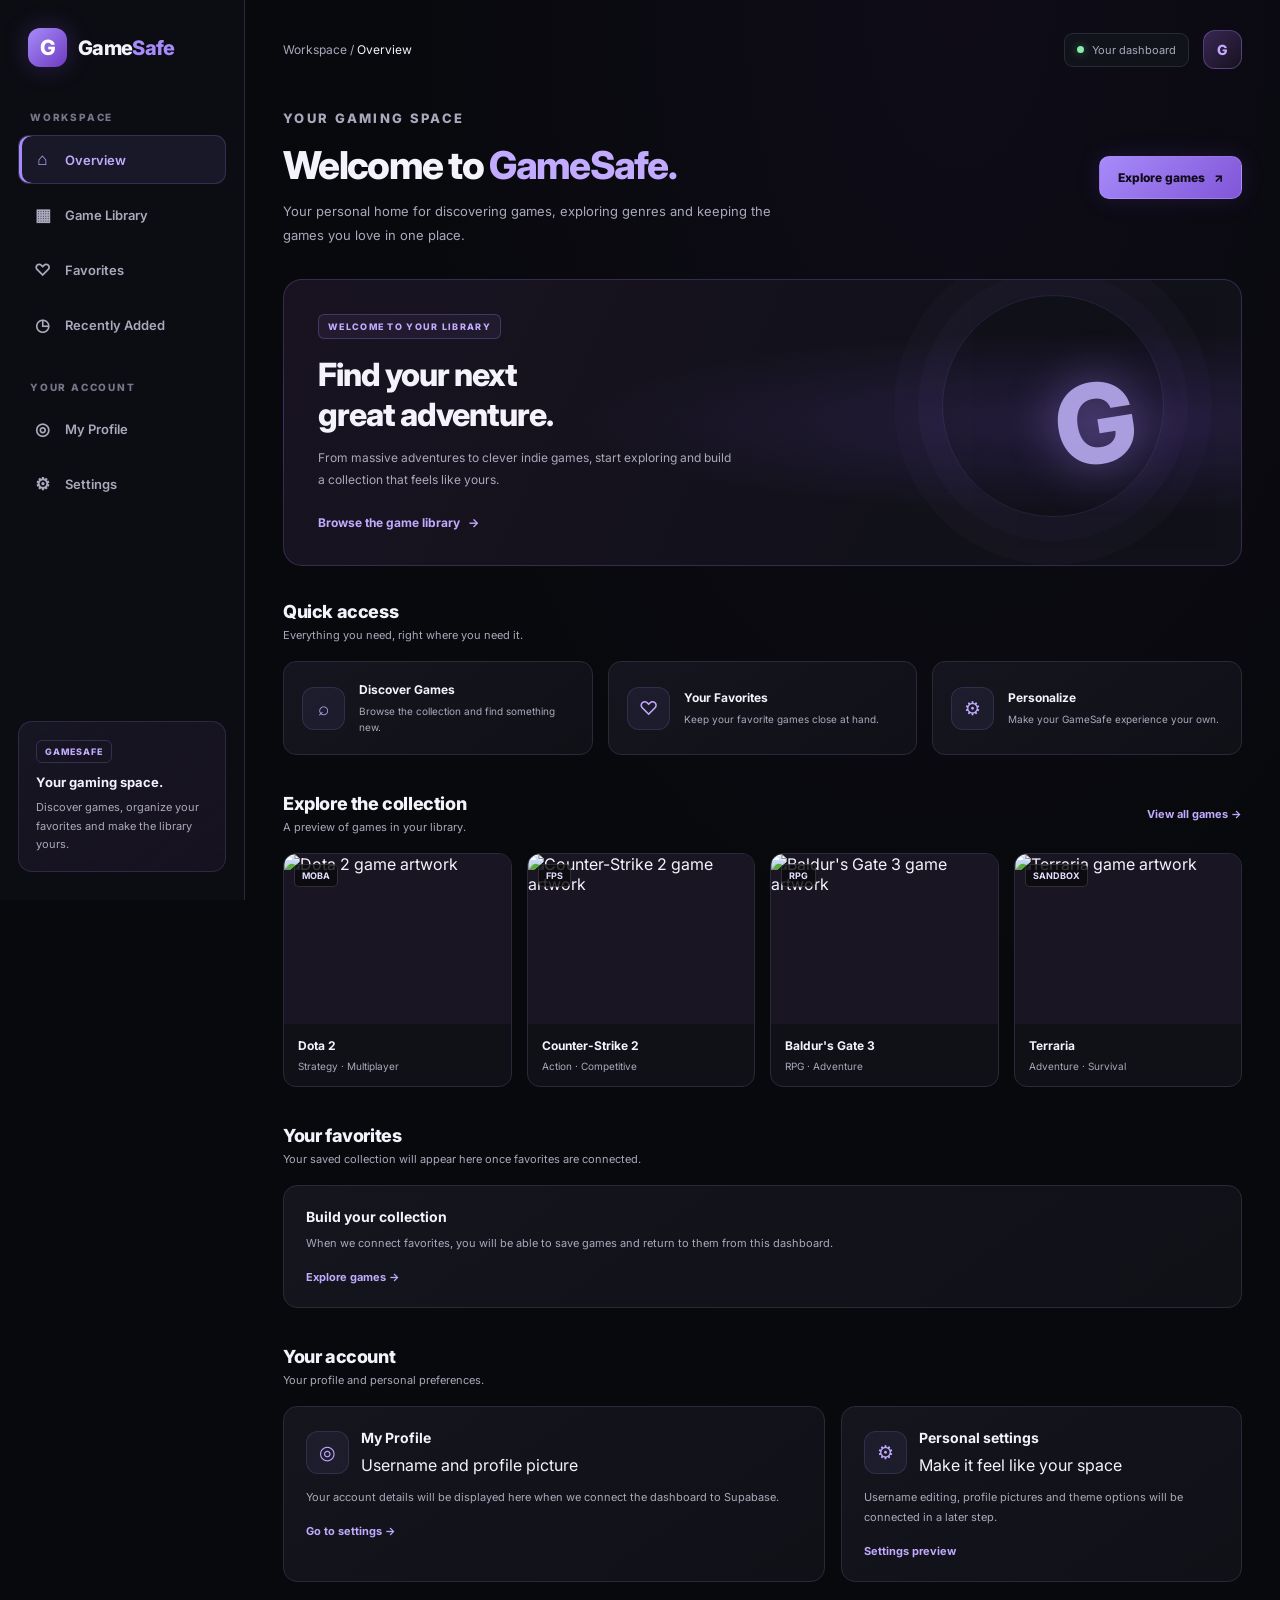
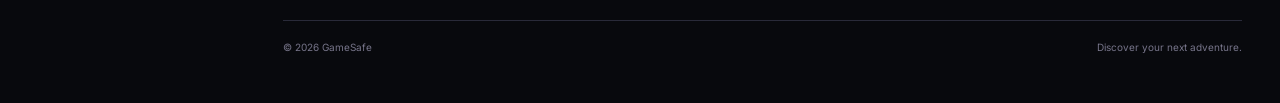
==== dashboard.html @ aa9a1617 "Create dashboard.html" ====
<!DOCTYPE html>
<html lang="en">
<head>
    <meta charset="UTF-8">
    <meta name="viewport" content="width=device-width, initial-scale=1.0">
    <meta name="theme-color" content="#08090d">

    <title>Dashboard | GameSafe</title>
    <link rel="icon" type="image/svg+xml" href="favicon.svg">

    <link rel="preconnect" href="https://fonts.googleapis.com">
    <link rel="preconnect" href="https://fonts.gstatic.com" crossorigin>
    <link href="https://fonts.googleapis.com/css2?family=Inter:wght@400;500;600;700;800&display=swap" rel="stylesheet">

    <style>
        :root {
            --bg: #08090d;
            --surface: #101117;
            --surface-light: #171823;
            --border: #292a39;
            --text: #f4f3fb;
            --muted: #aaa8bc;
            --purple: #a78bfa;
            --purple-light: #c2aaff;
            --purple-dark: #7651c9;
            --sidebar-width: 245px;
        }

        * {
            box-sizing: border-box;
            margin: 0;
            padding: 0;
        }

        body {
            min-height: 100vh;
            background:
                radial-gradient(ellipse at 75% 0%, #39205b24, transparent 40%),
                var(--bg);
            color: var(--text);
            font-family: "Inter", sans-serif;
        }

        a {
            color: inherit;
            text-decoration: none;
        }

        button {
            font: inherit;
        }

        .app {
            min-height: 100vh;
        }

        /* Sidebar */

        .sidebar {
            position: fixed;
            inset: 0 auto 0 0;
            width: var(--sidebar-width);
            display: flex;
            flex-direction: column;
            padding: 28px 18px;
            background: #0c0d13;
            border-right: 1px solid var(--border);
            z-index: 10;
        }

        .brand {
            display: flex;
            align-items: center;
            gap: 11px;
            padding: 0 10px;
            margin-bottom: 44px;
        }

        .brand-icon {
            display: grid;
            place-items: center;
            width: 39px;
            height: 39px;
            border-radius: 12px;
            background: linear-gradient(135deg, #a78bfa, #6d3bc0);
            color: white;
            font-size: 21px;
            font-weight: 800;
            box-shadow: 0 0 24px #8b5cf640;
        }

        .brand-name {
            font-size: 20px;
            font-weight: 800;
            letter-spacing: -0.7px;
        }

        .brand-name span {
            color: var(--purple);
        }

        .nav-label {
            padding: 0 12px;
            margin-bottom: 12px;
            color: #77758a;
            font-size: 10px;
            font-weight: 800;
            letter-spacing: 1.8px;
            text-transform: uppercase;
        }

        .nav-list {
            display: grid;
            gap: 7px;
        }

        .nav-item {
            display: flex;
            align-items: center;
            gap: 13px;
            padding: 13px 14px;
            color: var(--muted);
            border: 1px solid transparent;
            border-radius: 11px;
            font-size: 13px;
            font-weight: 600;
            transition: 0.2s ease;
        }

        .nav-item:hover {
            background: var(--surface-light);
            color: var(--text);
        }

        .nav-item.active {
            background: #a78bfa17;
            border-color: #a78bfa32;
            color: var(--purple-light);
            box-shadow: inset 3px 0 var(--purple);
        }

        .nav-icon {
            width: 19px;
            text-align: center;
            font-size: 17px;
        }

        .sidebar-bottom {
            margin-top: auto;
        }

        .free-card {
            padding: 17px;
            border: 1px solid #a78bfa2a;
            border-radius: 14px;
            background: linear-gradient(145deg, #a78bfa12, #17121f);
        }

        .free-card h3 {
            margin-bottom: 8px;
            font-size: 13px;
        }

        .free-card p {
            color: var(--muted);
            font-size: 11px;
            line-height: 1.7;
        }

        .free-tag {
            display: inline-block;
            margin-bottom: 11px;
            padding: 5px 8px;
            border: 1px solid #a78bfa38;
            border-radius: 6px;
            color: var(--purple-light);
            font-size: 9px;
            font-weight: 800;
            letter-spacing: 1px;
        }

        /* Main area */

        .main {
            min-width: 0;
            margin-left: var(--sidebar-width);
            padding: 30px 38px 50px;
        }

        .topbar {
            display: flex;
            justify-content: space-between;
            align-items: center;
            gap: 18px;
            margin-bottom: 38px;
        }

        .breadcrumb {
            color: var(--muted);
            font-size: 12px;
        }

        .breadcrumb span {
            color: var(--text);
        }

        .topbar-right {
            display: flex;
            align-items: center;
            gap: 14px;
        }

        .status {
            display: flex;
            align-items: center;
            gap: 8px;
            padding: 9px 12px;
            background: #11131a;
            border: 1px solid var(--border);
            border-radius: 9px;
            color: var(--muted);
            font-size: 11px;
        }

        .status-dot {
            width: 7px;
            height: 7px;
            border-radius: 50%;
            background: #86efac;
            box-shadow: 0 0 10px #86efac70;
        }

        .avatar {
            display: grid;
            place-items: center;
            width: 39px;
            height: 39px;
            border: 1px solid #a78bfa55;
            border-radius: 12px;
            background: linear-gradient(135deg, #382653, #17121f);
            color: var(--purple-light);
            font-size: 14px;
            font-weight: 800;
        }

        /* Welcome */

        .welcome {
            display: flex;
            justify-content: space-between;
            align-items: center;
            gap: 25px;
            margin-bottom: 32px;
        }

        .eyebrow {
            margin-bottom: 12px;
            color: var(--purple);
            font-size: 10px;
            font-weight: 800;
            letter-spacing: 2.3px;
            text-transform: uppercase;
        }

        .welcome h1 {
            margin-bottom: 12px;
            font-size: clamp(28px, 3vw, 39px);
            font-weight: 800;
            letter-spacing: -1.7px;
            line-height: 1.2;
        }

        .welcome h1 span {
            color: var(--purple-light);
        }

        .welcome p {
            max-width: 490px;
            color: var(--muted);
            font-size: 13px;
            line-height: 1.8;
        }

        .primary-btn {
            display: inline-flex;
            align-items: center;
            justify-content: center;
            gap: 9px;
            flex-shrink: 0;
            padding: 13px 18px;
            border: 1px solid #b9a1ff55;
            border-radius: 10px;
            background: linear-gradient(135deg, #a78bfa, #8055d7);
            color: #100b1a;
            font-size: 12px;
            font-weight: 800;
            box-shadow: 0 0 25px #8b5cf624;
            transition: 0.2s ease;
        }

        .primary-btn:hover {
            transform: translateY(-2px);
            box-shadow: 0 0 32px #8b5cf64d;
        }

        /* Feature banner */

        .hero {
            position: relative;
            min-height: 255px;
            display: flex;
            align-items: center;
            overflow: hidden;
            margin-bottom: 35px;
            padding: 34px;
            border: 1px solid #a78bfa38;
            border-radius: 19px;
            background:
                radial-gradient(ellipse at 85% 50%, #8b5cf62a, transparent 45%),
                linear-gradient(115deg, #191321, #11111a 70%);
        }

        .hero::before {
            content: "";
            position: absolute;
            width: 220px;
            height: 220px;
            right: 8%;
            top: 15px;
            border: 1px solid #a78bfa22;
            border-radius: 50%;
            box-shadow:
                0 0 0 24px #a78bfa08,
                0 0 0 48px #a78bfa06;
        }

        .hero-content {
            position: relative;
            z-index: 1;
            max-width: 510px;
        }

        .hero-kicker {
            display: inline-block;
            margin-bottom: 16px;
            padding: 6px 9px;
            border: 1px solid #a78bfa40;
            border-radius: 6px;
            background: #a78bfa12;
            color: var(--purple-light);
            font-size: 9px;
            font-weight: 800;
            letter-spacing: 1.3px;
        }

        .hero h2 {
            margin-bottom: 12px;
            font-size: clamp(23px, 2.6vw, 32px);
            font-weight: 800;
            letter-spacing: -1px;
            line-height: 1.25;
        }

        .hero p {
            max-width: 420px;
            margin-bottom: 21px;
            color: var(--muted);
            font-size: 12px;
            line-height: 1.8;
        }

        .text-link {
            display: inline-flex;
            align-items: center;
            gap: 8px;
            color: var(--purple-light);
            font-size: 12px;
            font-weight: 700;
        }

        .text-link:hover {
            color: white;
        }

        .hero-symbol {
            position: absolute;
            right: 11%;
            top: 50%;
            transform: translateY(-50%) rotate(-9deg);
            color: #c4b5fd;
            font-size: 110px;
            font-weight: 800;
            opacity: 0.85;
            text-shadow: 0 0 45px #a78bfa90;
        }

        /* Section headings */

        .section {
            margin-bottom: 38px;
            scroll-margin-top: 25px;
        }

        .section-heading {
            display: flex;
            justify-content: space-between;
            align-items: center;
            gap: 14px;
            margin-bottom: 19px;
        }

        .section-heading h2 {
            margin-bottom: 6px;
            font-size: 18px;
            font-weight: 800;
            letter-spacing: -0.4px;
        }

        .section-heading p {
            color: var(--muted);
            font-size: 11px;
        }

        .subtle-link {
            color: var(--purple-light);
            font-size: 11px;
            font-weight: 700;
        }

        /* Quick access */

        .quick-grid {
            display: grid;
            grid-template-columns: repeat(3, minmax(0, 1fr));
            gap: 15px;
        }

        .quick-card {
            display: flex;
            align-items: center;
            gap: 14px;
            min-height: 94px;
            padding: 18px;
            border: 1px solid var(--border);
            border-radius: 13px;
            background: linear-gradient(145deg, #14151e, #101117);
            transition: 0.2s ease;
        }

        .quick-card:hover {
            transform: translateY(-3px);
            border-color: #a78bfa65;
            box-shadow: 0 8px 28px #8b5cf610;
        }

        .quick-icon {
            display: grid;
            place-items: center;
            width: 43px;
            height: 43px;
            flex-shrink: 0;
            border: 1px solid #a78bfa26;
            border-radius: 12px;
            background: #a78bfa12;
            color: var(--purple-light);
            font-size: 19px;
        }

        .quick-card h3 {
            margin-bottom: 6px;
            font-size: 12px;
        }

        .quick-card p {
            color: var(--muted);
            font-size: 10px;
            line-height: 1.6;
        }

        /* Game cards */

        .games-grid {
            display: grid;
            grid-template-columns: repeat(4, minmax(0, 1fr));
            gap: 15px;
        }

        .game-card {
            min-width: 0;
            overflow: hidden;
            border: 1px solid var(--border);
            border-radius: 13px;
            background: var(--surface);
            transition: 0.2s ease;
        }

        .game-card:hover {
            transform: translateY(-4px);
            border-color: #a78bfa65;
            box-shadow: 0 10px 30px #00000040;
        }

        .game-cover {
            position: relative;
            aspect-ratio: 4 / 3;
            overflow: hidden;
            background: #191522;
        }

        .game-cover img {
            width: 100%;
            height: 100%;
            display: block;
            object-fit: cover;
            transition: transform 0.35s ease;
        }

        .game-card:hover .game-cover img {
            transform: scale(1.05);
        }

        .game-type {
            position: absolute;
            left: 10px;
            top: 10px;
            padding: 5px 7px;
            border: 1px solid #ffffff25;
            border-radius: 5px;
            background: #09090dcc;
            color: #e6ddff;
            font-size: 9px;
            font-weight: 700;
        }

        .game-info {
            padding: 14px;
        }

        .game-info h3 {
            overflow: hidden;
            margin-bottom: 7px;
            font-size: 12px;
            font-weight: 700;
            text-overflow: ellipsis;
            white-space: nowrap;
        }

        .game-info p {
            color: var(--muted);
            font-size: 10px;
        }

        /* Bottom panels */

        .bottom-grid {
            display: grid;
            grid-template-columns: 1.15fr 0.85fr;
            gap: 16px;
        }

        .panel {
            padding: 22px;
            border: 1px solid var(--border);
            border-radius: 14px;
            background: linear-gradient(145deg, #14151d, #101117);
        }

        .panel h3 {
            margin-bottom: 9px;
            font-size: 14px;
        }

        .panel > p {
            color: var(--muted);
            font-size: 11px;
            line-height: 1.8;
        }

        .panel-link {
            display: inline-block;
            margin-top: 16px;
            color: var(--purple-light);
            font-size: 11px;
            font-weight: 700;
        }

        .safety-mark {
            display: flex;
            align-items: center;
            gap: 12px;
            margin-bottom: 13px;
        }

        .safety-icon {
            display: grid;
            place-items: center;
            width: 38px;
            height: 38px;
            border-radius: 11px;
            background: #86efac12;
            color: #86efac;
            font-size: 18px;
        }

        footer {
            display: flex;
            justify-content: space-between;
            gap: 12px;
            margin-top: 38px;
            padding-top: 20px;
            border-top: 1px solid var(--border);
            color: #77758a;
            font-size: 10px;
        }

        /* Responsive layout */

        @media (max-width: 1100px) {
            :root {
                --sidebar-width: 210px;
            }

            .main {
                padding: 26px 25px 40px;
            }

            .games-grid {
                grid-template-columns: repeat(2, minmax(0, 1fr));
            }

            .hero-symbol {
                right: 7%;
                font-size: 85px;
            }
        }

        @media (max-width: 760px) {
            :root {
                --sidebar-width: 0px;
            }

            .sidebar {
                position: static;
                width: 100%;
                padding: 16px;
                border-right: 0;
                border-bottom: 1px solid var(--border);
            }

            .brand {
                margin-bottom: 17px;
            }

            .nav-label,
            .sidebar-bottom {
                display: none;
            }

            .nav-list {
                display: flex;
                gap: 7px;
                overflow-x: auto;
                padding-bottom: 3px;
            }

            .nav-item {
                flex-shrink: 0;
                padding: 10px 12px;
                font-size: 11px;
            }

            .main {
                margin-left: 0;
                padding: 24px 17px 35px;
            }

            .topbar {
                margin-bottom: 27px;
            }

            .welcome {
                align-items: flex-start;
                flex-direction: column;
            }

            .hero {
                min-height: 245px;
                padding: 24px;
            }

            .hero-symbol {
                right: 5%;
                top: 18%;
                font-size: 65px;
                opacity: 0.22;
            }

            .quick-grid {
                grid-template-columns: 1fr;
            }

            .bottom-grid {
                grid-template-columns: 1fr;
            }

            footer {
                flex-direction: column;
            }
        }

        @media (max-width: 420px) {
            .games-grid {
                grid-template-columns: 1fr;
            }

            .status {
                display: none;
            }

            .section-heading h2 {
                font-size: 16px;
            }
        }
    </style>
</head>

<body>
<div class="app">

    <aside class="sidebar">
        <a class="brand" href="dashboard.html" aria-label="GameSafe dashboard">
            <span class="brand-icon">G</span>
            <span class="brand-name">Game<span>Safe</span></span>
        </a>

        <p class="nav-label">Workspace</p>

        <nav class="nav-list" aria-label="Main navigation">
            <a class="nav-item active" href="#overview">
                <span class="nav-icon">⌂</span> Overview
            </a>

            <a class="nav-item" href="games.html">
                <span class="nav-icon">▦</span> Game Library
            </a>

            <a class="nav-item" href="#favorites">
                <span class="nav-icon">♡</span> Favorites
            </a>

            <a class="nav-item" href="#recent">
                <span class="nav-icon">◷</span> Recently Added
            </a>
        </nav>

        <p class="nav-label" style="margin-top: 32px;">Your Account</p>

        <nav class="nav-list" aria-label="Account navigation">
            <a class="nav-item" href="#profile">
                <span class="nav-icon">◎</span> My Profile
            </a>

            <a class="nav-item" href="#settings">
                <span class="nav-icon">⚙</span> Settings
            </a>
        </nav>

        <div class="sidebar-bottom">
            <div class="free-card">
                <span class="free-tag">GAMESAFE</span>
                <h3>Your gaming space.</h3>
                <p>Discover games, organize your favorites and make the library yours.</p>
            </div>
        </div>
    </aside>

    <main class="main" id="overview">

        <header class="topbar">
            <p class="breadcrumb">Workspace / <span>Overview</span></p>

            <div class="topbar-right">
                <div class="status">
                    <span class="status-dot"></span>
                    Your dashboard
                </div>

                <a class="avatar" href="#profile" aria-label="Open profile">G</a>
            </div>
        </header>

        <section class="welcome">
            <div>
                <p class="eyebrow">YOUR GAMING SPACE</p>
                <h1>Welcome to <span>GameSafe.</span></h1>
                <p>
                    Your personal home for discovering games, exploring genres
                    and keeping the games you love in one place.
                </p>
            </div>

            <a class="primary-btn" href="games.html">
                Explore games <span>↗</span>
            </a>
        </section>

        <section class="hero">
            <div class="hero-content">
                <span class="hero-kicker">WELCOME TO YOUR LIBRARY</span>

                <h2>Find your next<br>great adventure.</h2>

                <p>
                    From massive adventures to clever indie games,
                    start exploring and build a collection that feels like yours.
                </p>

                <a class="text-link" href="games.html">
                    Browse the game library <span>→</span>
                </a>
            </div>

            <div class="hero-symbol" aria-hidden="true">G</div>
        </section>

        <section class="section">
            <div class="section-heading">
                <div>
                    <h2>Quick access</h2>
                    <p>Everything you need, right where you need it.</p>
                </div>
            </div>

            <div class="quick-grid">
                <a class="quick-card" href="games.html">
                    <span class="quick-icon">⌕</span>
                    <div>
                        <h3>Discover Games</h3>
                        <p>Browse the collection and find something new.</p>
                    </div>
                </a>

                <a class="quick-card" href="#favorites">
                    <span class="quick-icon">♡</span>
                    <div>
                        <h3>Your Favorites</h3>
                        <p>Keep your favorite games close at hand.</p>
                    </div>
                </a>

                <a class="quick-card" href="#settings">
                    <span class="quick-icon">⚙</span>
                    <div>
                        <h3>Personalize</h3>
                        <p>Make your GameSafe experience your own.</p>
                    </div>
                </a>
            </div>
        </section>

        <section class="section" id="recent">
            <div class="section-heading">
                <div>
                    <h2>Explore the collection</h2>
                    <p>A preview of games in your library.</p>
                </div>

                <a class="subtle-link" href="games.html">View all games →</a>
            </div>

            <div class="games-grid">
                <a class="game-card" href="games.html">
                    <div class="game-cover">
                        <img
                            src="https://shared.akamai.steamstatic.com/store_item_assets/steam/apps/570/header.jpg"
                            alt="Dota 2 game artwork"
                            loading="lazy">
                        <span class="game-type">MOBA</span>
                    </div>
                    <div class="game-info">
                        <h3>Dota 2</h3>
                        <p>Strategy · Multiplayer</p>
                    </div>
                </a>

                <a class="game-card" href="games.html">
                    <div class="game-cover">
                        <img
                            src="https://shared.akamai.steamstatic.com/store_item_assets/steam/apps/730/header.jpg"
                            alt="Counter-Strike 2 game artwork"
                            loading="lazy">
                        <span class="game-type">FPS</span>
                    </div>
                    <div class="game-info">
                        <h3>Counter-Strike 2</h3>
                        <p>Action · Competitive</p>
                    </div>
                </a>

                <a class="game-card" href="games.html">
                    <div class="game-cover">
                        <img
                            src="https://shared.akamai.steamstatic.com/store_item_assets/steam/apps/1086940/header.jpg"
                            alt="Baldur's Gate 3 game artwork"
                            loading="lazy">
                        <span class="game-type">RPG</span>
                    </div>
                    <div class="game-info">
                        <h3>Baldur's Gate 3</h3>
                        <p>RPG · Adventure</p>
                    </div>
                </a>

                <a class="game-card" href="games.html">
                    <div class="game-cover">
                        <img
                            src="https://shared.akamai.steamstatic.com/store_item_assets/steam/apps/105600/header.jpg"
                            alt="Terraria game artwork"
                            loading="lazy">
                        <span class="game-type">SANDBOX</span>
                    </div>
                    <div class="game-info">
                        <h3>Terraria</h3>
                        <p>Adventure · Survival</p>
                    </div>
                </a>
            </div>
        </section>

        <section class="section" id="favorites">
            <div class="section-heading">
                <div>
                    <h2>Your favorites</h2>
                    <p>Your saved collection will appear here once favorites are connected.</p>
                </div>
            </div>

            <div class="panel">
                <h3>Build your collection</h3>
                <p>
                    When we connect favorites, you will be able to save games
                    and return to them from this dashboard.
                </p>
                <a class="panel-link" href="games.html">Explore games →</a>
            </div>
        </section>

        <section class="section" id="profile">
            <div class="section-heading">
                <div>
                    <h2>Your account</h2>
                    <p>Your profile and personal preferences.</p>
                </div>
            </div>

            <div class="bottom-grid">
                <div class="panel">
                    <div class="safety-mark">
                        <span class="quick-icon">◎</span>
                        <div>
                            <h3>My Profile</h3>
                            <p>Username and profile picture</p>
                        </div>
                    </div>
                    <p>
                        Your account details will be displayed here when we
                        connect the dashboard to Supabase.
                    </p>
                    <a class="panel-link" href="#settings">Go to settings →</a>
                </div>

                <div class="panel" id="settings">
                    <div class="safety-mark">
                        <span class="quick-icon">⚙</span>
                        <div>
                            <h3>Personal settings</h3>
                            <p>Make it feel like your space</p>
                        </div>
                    </div>
                    <p>
                        Username editing, profile pictures and theme options
                        will be connected in a later step.
                    </p>
                    <a class="panel-link" href="#settings">Settings preview</a>
                </div>
            </div>
        </section>

        <footer>
            <span>© 2026 GameSafe</span>
            <span>Discover your next adventure.</span>
        </footer>

    </main>
</div>
</body>
</html>
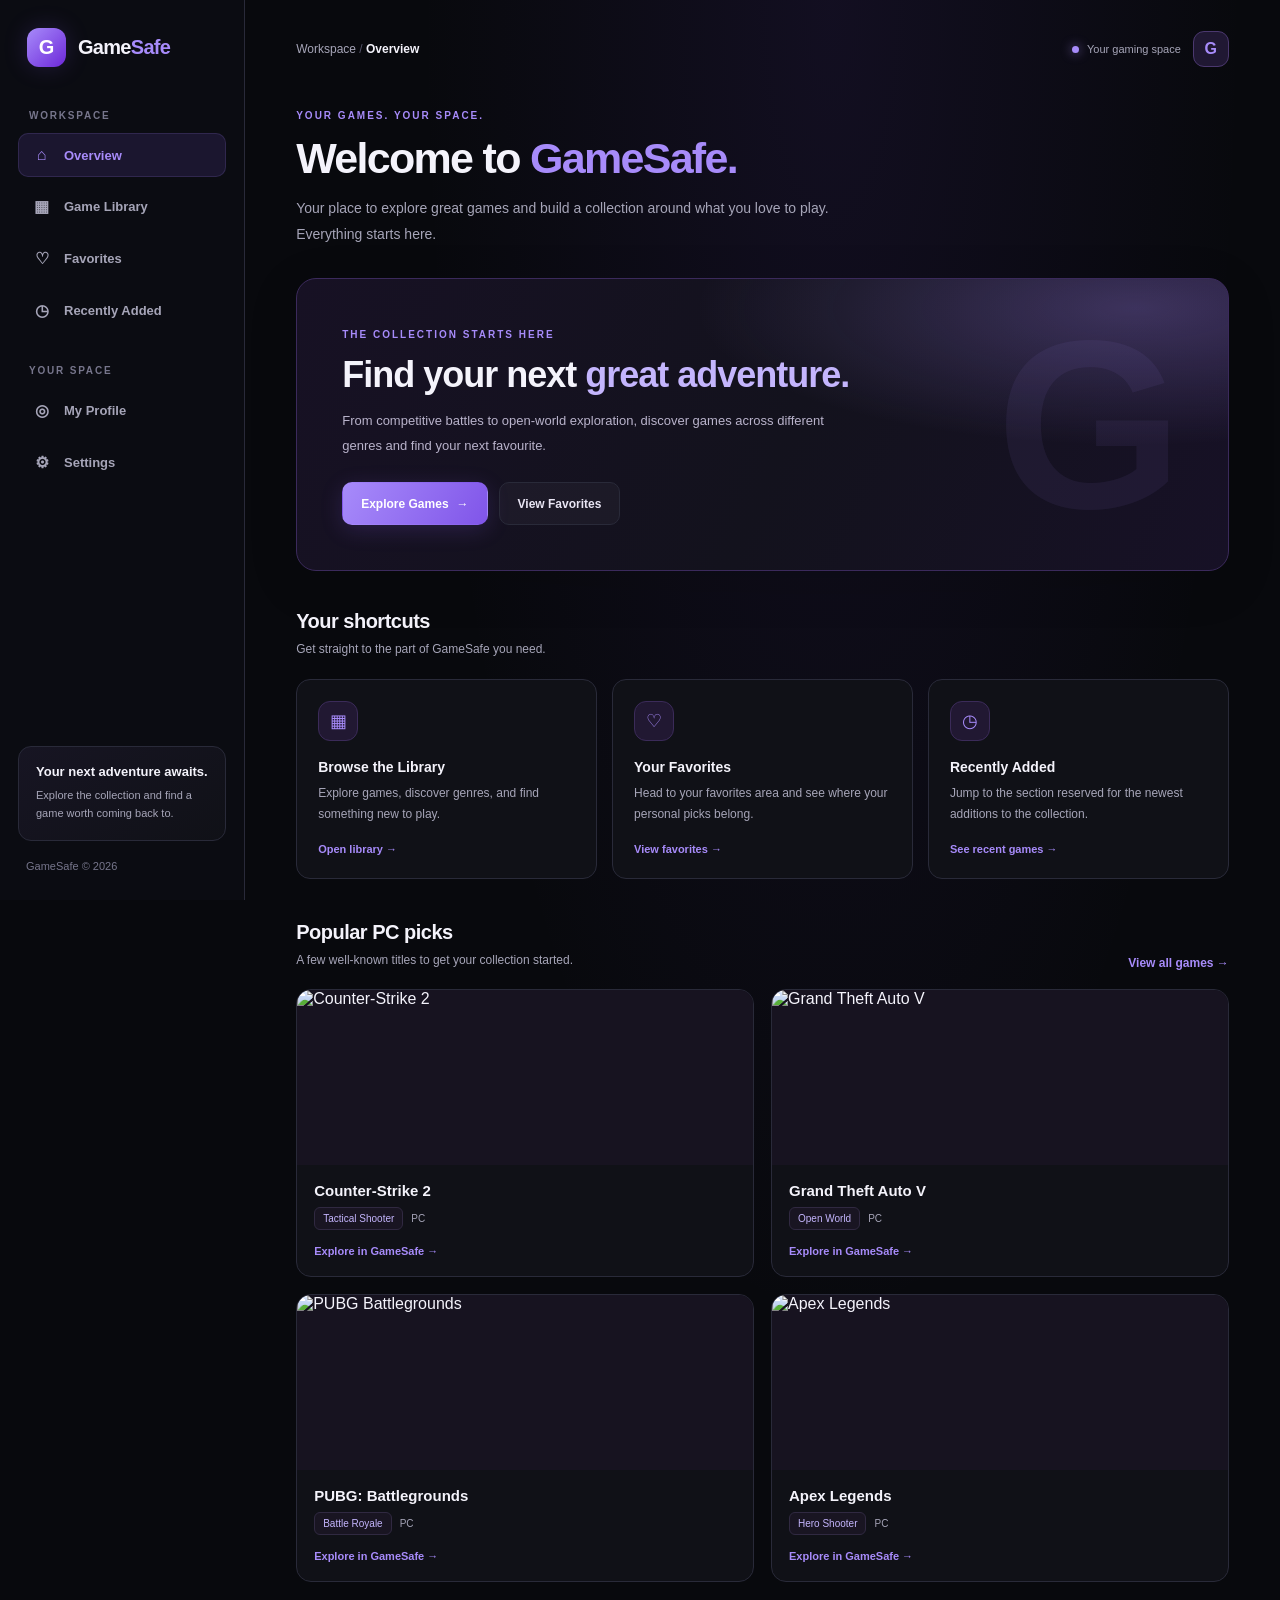
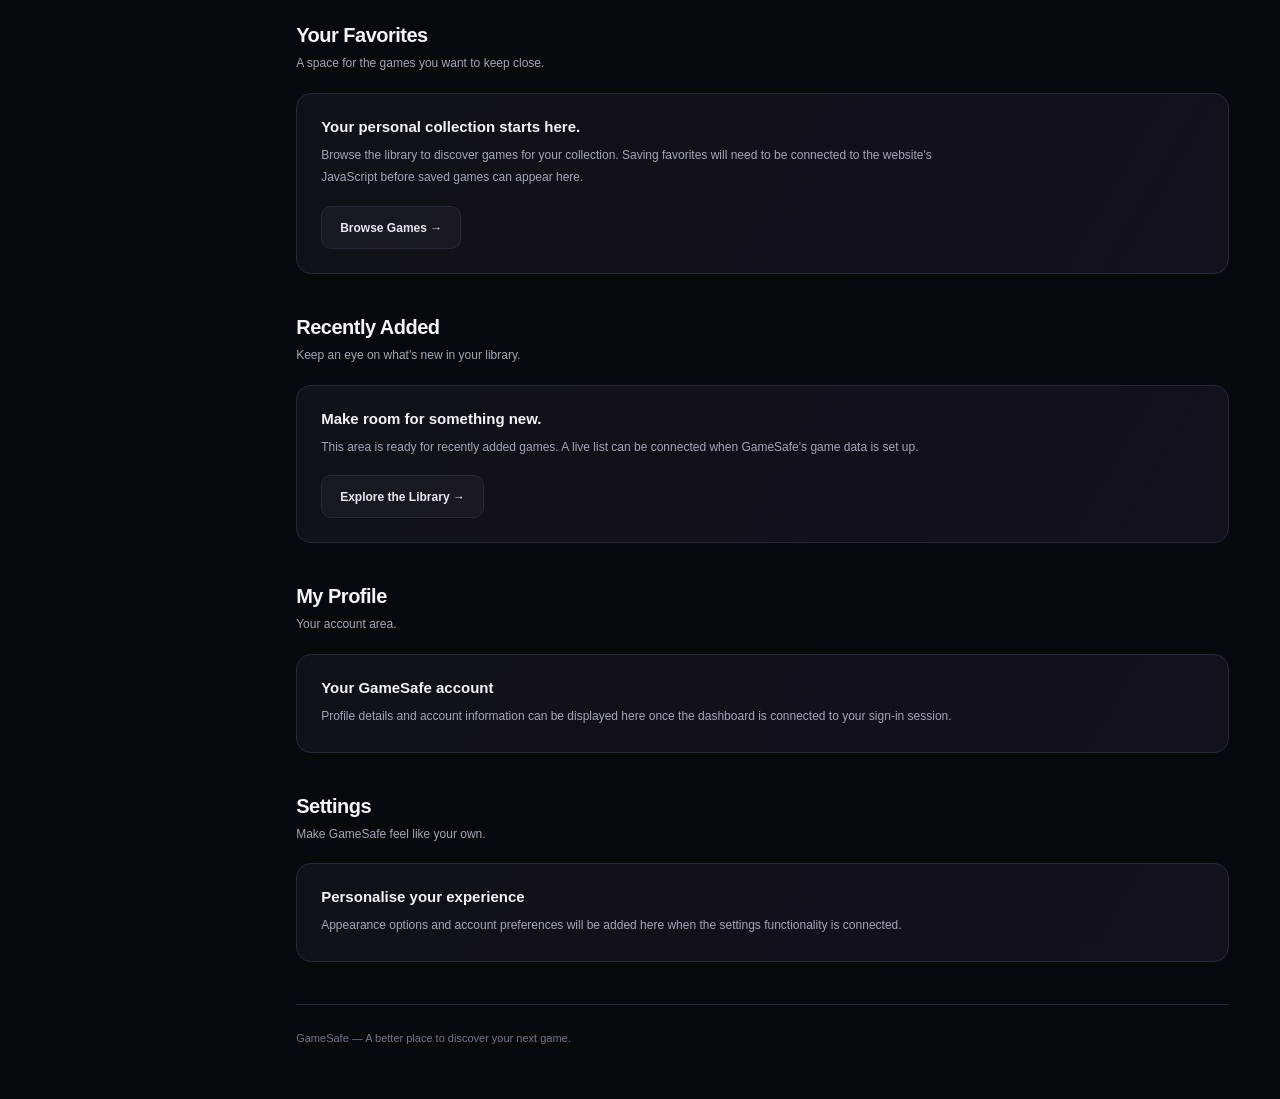
==== commit 507f6d22: "Update dashboard.html" ====
--- a/dashboard.html
+++ b/dashboard.html
@@ -1,44 +1,43 @@
+
 <!DOCTYPE html>
 <html lang="en">
 <head>
     <meta charset="UTF-8">
     <meta name="viewport" content="width=device-width, initial-scale=1.0">
-    <meta name="theme-color" content="#08090d">
-
-    <title>Dashboard | GameSafe</title>
-    <link rel="icon" type="image/svg+xml" href="favicon.svg">
-
-    <link rel="preconnect" href="https://fonts.googleapis.com">
-    <link rel="preconnect" href="https://fonts.gstatic.com" crossorigin>
-    <link href="https://fonts.googleapis.com/css2?family=Inter:wght@400;500;600;700;800&display=swap" rel="stylesheet">
+    <title>GameSafe — Dashboard</title>
+    <link rel="icon" href="favicon.svg" type="image/svg+xml">
 
     <style>
         :root {
             --bg: #08090d;
-            --surface: #101117;
-            --surface-light: #171823;
+            --panel: #101117;
+            --panel-hover: #171823;
             --border: #292a39;
             --text: #f4f3fb;
-            --muted: #aaa8bc;
+            --muted: #a6a5b8;
             --purple: #a78bfa;
-            --purple-light: #c2aaff;
-            --purple-dark: #7651c9;
-            --sidebar-width: 245px;
+            --purple-bright: #8b5cf6;
+            --glow: rgba(139, 92, 246, 0.18);
         }
 
         * {
-            box-sizing: border-box;
             margin: 0;
             padding: 0;
+            box-sizing: border-box;
+        }
+
+        html {
+            scroll-behavior: smooth;
+            scroll-padding-top: 28px;
         }
 
         body {
             min-height: 100vh;
             background:
-                radial-gradient(ellipse at 75% 0%, #39205b24, transparent 40%),
+                radial-gradient(ellipse at 65% 0%, rgba(111, 64, 210, 0.10), transparent 35%),
                 var(--bg);
             color: var(--text);
-            font-family: "Inter", sans-serif;
+            font-family: Inter, "Segoe UI", Arial, sans-serif;
         }
 
         a {
@@ -46,47 +45,49 @@
             text-decoration: none;
         }
 
-        button {
-            font: inherit;
-        }
-
-        .app {
+        button, a {
+            -webkit-tap-highlight-color: transparent;
+        }
+
+        .layout {
+            display: flex;
             min-height: 100vh;
         }
 
-        /* Sidebar */
+        /* SIDEBAR */
 
         .sidebar {
-            position: fixed;
-            inset: 0 auto 0 0;
-            width: var(--sidebar-width);
+            width: 245px;
+            flex-shrink: 0;
+            height: 100vh;
+            position: sticky;
+            top: 0;
             display: flex;
             flex-direction: column;
             padding: 28px 18px;
-            background: #0c0d13;
             border-right: 1px solid var(--border);
-            z-index: 10;
+            background: rgba(12, 13, 19, 0.96);
         }
 
         .brand {
             display: flex;
             align-items: center;
-            gap: 11px;
-            padding: 0 10px;
-            margin-bottom: 44px;
+            gap: 12px;
+            padding: 0 9px;
+            margin-bottom: 43px;
         }
 
         .brand-icon {
-            display: grid;
-            place-items: center;
             width: 39px;
             height: 39px;
             border-radius: 12px;
-            background: linear-gradient(135deg, #a78bfa, #6d3bc0);
+            display: grid;
+            place-items: center;
+            background: linear-gradient(135deg, #a78bfa, #6d28d9);
+            box-shadow: 0 0 24px var(--glow);
             color: white;
-            font-size: 21px;
-            font-weight: 800;
-            box-shadow: 0 0 24px #8b5cf640;
+            font-size: 20px;
+            font-weight: 900;
         }
 
         .brand-name {
@@ -100,98 +101,93 @@
         }
 
         .nav-label {
-            padding: 0 12px;
-            margin-bottom: 12px;
-            color: #77758a;
+            padding: 0 11px;
+            margin: 0 0 12px;
+            color: #77768c;
             font-size: 10px;
             font-weight: 800;
             letter-spacing: 1.8px;
             text-transform: uppercase;
         }
 
-        .nav-list {
+        .nav {
             display: grid;
             gap: 7px;
         }
 
-        .nav-item {
+        .nav-link {
             display: flex;
             align-items: center;
             gap: 13px;
-            padding: 13px 14px;
+            padding: 12px 13px;
+            border: 1px solid transparent;
+            border-radius: 10px;
             color: var(--muted);
-            border: 1px solid transparent;
-            border-radius: 11px;
             font-size: 13px;
             font-weight: 600;
             transition: 0.2s ease;
         }
 
-        .nav-item:hover {
-            background: var(--surface-light);
-            color: var(--text);
-        }
-
-        .nav-item.active {
-            background: #a78bfa17;
-            border-color: #a78bfa32;
-            color: var(--purple-light);
-            box-shadow: inset 3px 0 var(--purple);
+        .nav-link:hover {
+            background: var(--panel-hover);
+            color: white;
+        }
+
+        .nav-link.active {
+            border-color: rgba(167, 139, 250, 0.15);
+            background: rgba(139, 92, 246, 0.13);
+            color: var(--purple);
         }
 
         .nav-icon {
             width: 19px;
             text-align: center;
-            font-size: 17px;
+            font-size: 16px;
         }
 
         .sidebar-bottom {
             margin-top: auto;
         }
 
-        .free-card {
+        .sidebar-note {
             padding: 17px;
-            border: 1px solid #a78bfa2a;
-            border-radius: 14px;
-            background: linear-gradient(145deg, #a78bfa12, #17121f);
-        }
-
-        .free-card h3 {
-            margin-bottom: 8px;
+            border: 1px solid var(--border);
+            border-radius: 13px;
+            background: linear-gradient(145deg, #171523, #101117);
+        }
+
+        .sidebar-note h3 {
+            margin-bottom: 7px;
             font-size: 13px;
         }
 
-        .free-card p {
+        .sidebar-note p {
             color: var(--muted);
             font-size: 11px;
             line-height: 1.7;
         }
 
-        .free-tag {
-            display: inline-block;
-            margin-bottom: 11px;
-            padding: 5px 8px;
-            border: 1px solid #a78bfa38;
-            border-radius: 6px;
-            color: var(--purple-light);
-            font-size: 9px;
-            font-weight: 800;
-            letter-spacing: 1px;
-        }
-
-        /* Main area */
+        .sidebar-footer {
+            margin-top: 19px;
+            padding: 0 8px;
+            color: #77768c;
+            font-size: 11px;
+        }
+
+        /* MAIN CONTENT */
 
         .main {
+            width: min(100%, 1500px);
             min-width: 0;
-            margin-left: var(--sidebar-width);
-            padding: 30px 38px 50px;
+            margin: 0 auto;
+            padding: 31px clamp(20px, 4vw, 56px) 45px;
         }
 
         .topbar {
             display: flex;
             justify-content: space-between;
             align-items: center;
-            gap: 18px;
+            gap: 16px;
             margin-bottom: 38px;
         }
 
@@ -200,24 +196,21 @@
             font-size: 12px;
         }
 
-        .breadcrumb span {
+        .breadcrumb strong {
             color: var(--text);
+            font-weight: 600;
         }
 
         .topbar-right {
             display: flex;
             align-items: center;
-            gap: 14px;
+            gap: 12px;
         }
 
         .status {
             display: flex;
             align-items: center;
             gap: 8px;
-            padding: 9px 12px;
-            background: #11131a;
-            border: 1px solid var(--border);
-            border-radius: 9px;
             color: var(--muted);
             font-size: 11px;
         }
@@ -226,154 +219,179 @@
             width: 7px;
             height: 7px;
             border-radius: 50%;
-            background: #86efac;
-            box-shadow: 0 0 10px #86efac70;
+            background: #a78bfa;
+            box-shadow: 0 0 11px rgba(167, 139, 250, 0.7);
         }
 
         .avatar {
+            width: 36px;
+            height: 36px;
             display: grid;
             place-items: center;
-            width: 39px;
-            height: 39px;
-            border: 1px solid #a78bfa55;
-            border-radius: 12px;
-            background: linear-gradient(135deg, #382653, #17121f);
-            color: var(--purple-light);
-            font-size: 14px;
+            border: 1px solid #4b386f;
+            border-radius: 11px;
+            background: #201833;
+            color: var(--purple);
             font-weight: 800;
         }
 
-        /* Welcome */
-
-        .welcome {
-            display: flex;
-            justify-content: space-between;
-            align-items: center;
-            gap: 25px;
-            margin-bottom: 32px;
-        }
-
         .eyebrow {
-            margin-bottom: 12px;
+            display: inline-block;
+            margin-bottom: 13px;
             color: var(--purple);
             font-size: 10px;
             font-weight: 800;
-            letter-spacing: 2.3px;
+            letter-spacing: 2px;
             text-transform: uppercase;
         }
 
-        .welcome h1 {
+        .page-title {
             margin-bottom: 12px;
-            font-size: clamp(28px, 3vw, 39px);
+            font-size: clamp(30px, 4vw, 43px);
             font-weight: 800;
+            line-height: 1.13;
             letter-spacing: -1.7px;
+        }
+
+        .page-title span {
+            color: var(--purple);
+        }
+
+        .intro {
+            max-width: 570px;
+            color: var(--muted);
+            font-size: 14px;
+            line-height: 1.9;
+        }
+
+        /* HERO */
+
+        .hero {
+            position: relative;
+            overflow: hidden;
+            display: flex;
+            align-items: center;
+            justify-content: space-between;
+            gap: 24px;
+            min-height: 255px;
+            margin-bottom: 39px;
+            padding: clamp(27px, 4vw, 45px);
+            border: 1px solid #3b2a5c;
+            border-radius: 20px;
+            background:
+                radial-gradient(ellipse at 90% 10%, rgba(167, 139, 250, 0.27), transparent 37%),
+                linear-gradient(115deg, #171124 0%, #13121d 53%, #171126 100%);
+            box-shadow: 0 12px 50px rgba(0, 0, 0, 0.13);
+        }
+
+        .hero::after {
+            content: "G";
+            position: absolute;
+            right: 45px;
+            top: 50%;
+            transform: translateY(-50%);
+            color: rgba(167, 139, 250, 0.07);
+            font-size: clamp(140px, 20vw, 240px);
+            font-weight: 900;
+            line-height: 1;
+            pointer-events: none;
+        }
+
+        .hero-content {
+            position: relative;
+            z-index: 1;
+            max-width: 560px;
+        }
+
+        .hero h2 {
+            max-width: 520px;
+            margin-bottom: 13px;
+            font-size: clamp(25px, 3vw, 36px);
+            letter-spacing: -1px;
             line-height: 1.2;
         }
 
-        .welcome h1 span {
-            color: var(--purple-light);
-        }
-
-        .welcome p {
-            max-width: 490px;
-            color: var(--muted);
+        .hero p {
+            max-width: 485px;
+            margin-bottom: 24px;
+            color: #b9b3cb;
             font-size: 13px;
-            line-height: 1.8;
-        }
-
-        .primary-btn {
+            line-height: 1.9;
+        }
+
+        .actions {
+            display: flex;
+            flex-wrap: wrap;
+            gap: 11px;
+        }
+
+        .btn {
             display: inline-flex;
             align-items: center;
             justify-content: center;
-            gap: 9px;
-            flex-shrink: 0;
-            padding: 13px 18px;
-            border: 1px solid #b9a1ff55;
+            gap: 8px;
+            min-height: 43px;
+            padding: 0 18px;
+            border: 1px solid var(--border);
             border-radius: 10px;
-            background: linear-gradient(135deg, #a78bfa, #8055d7);
-            color: #100b1a;
             font-size: 12px;
-            font-weight: 800;
-            box-shadow: 0 0 25px #8b5cf624;
+            font-weight: 700;
             transition: 0.2s ease;
         }
 
-        .primary-btn:hover {
+        .btn-primary {
+            border-color: transparent;
+            background: linear-gradient(120deg, #a78bfa, #8055e9);
+            color: #fff;
+            box-shadow: 0 5px 22px rgba(139, 92, 246, 0.18);
+        }
+
+        .btn-primary:hover {
             transform: translateY(-2px);
-            box-shadow: 0 0 32px #8b5cf64d;
-        }
-
-        /* Feature banner */
-
-        .hero {
-            position: relative;
-            min-height: 255px;
+            box-shadow: 0 8px 28px rgba(139, 92, 246, 0.30);
+        }
+
+        .btn-secondary {
+            background: rgba(255, 255, 255, 0.035);
+            color: #e9e5f4;
+        }
+
+        .btn-secondary:hover {
+            border-color: #69518f;
+            background: rgba(167, 139, 250, 0.08);
+        }
+
+        /* SECTION HEADINGS */
+
+        .section {
+            margin-bottom: 42px;
+            scroll-margin-top: 28px;
+        }
+
+        .section-heading {
             display: flex;
-            align-items: center;
-            overflow: hidden;
-            margin-bottom: 35px;
-            padding: 34px;
-            border: 1px solid #a78bfa38;
-            border-radius: 19px;
-            background:
-                radial-gradient(ellipse at 85% 50%, #8b5cf62a, transparent 45%),
-                linear-gradient(115deg, #191321, #11111a 70%);
-        }
-
-        .hero::before {
-            content: "";
-            position: absolute;
-            width: 220px;
-            height: 220px;
-            right: 8%;
-            top: 15px;
-            border: 1px solid #a78bfa22;
-            border-radius: 50%;
-            box-shadow:
-                0 0 0 24px #a78bfa08,
-                0 0 0 48px #a78bfa06;
-        }
-
-        .hero-content {
-            position: relative;
-            z-index: 1;
-            max-width: 510px;
-        }
-
-        .hero-kicker {
-            display: inline-block;
-            margin-bottom: 16px;
-            padding: 6px 9px;
-            border: 1px solid #a78bfa40;
-            border-radius: 6px;
-            background: #a78bfa12;
-            color: var(--purple-light);
-            font-size: 9px;
-            font-weight: 800;
-            letter-spacing: 1.3px;
-        }
-
-        .hero h2 {
-            margin-bottom: 12px;
-            font-size: clamp(23px, 2.6vw, 32px);
-            font-weight: 800;
-            letter-spacing: -1px;
-            line-height: 1.25;
-        }
-
-        .hero p {
-            max-width: 420px;
-            margin-bottom: 21px;
+            align-items: flex-end;
+            justify-content: space-between;
+            gap: 16px;
+            margin-bottom: 19px;
+        }
+
+        .section-heading h2 {
+            margin-bottom: 6px;
+            font-size: 20px;
+            font-weight: 750;
+            letter-spacing: -0.5px;
+        }
+
+        .section-heading p {
             color: var(--muted);
             font-size: 12px;
-            line-height: 1.8;
+            line-height: 1.7;
         }
 
         .text-link {
-            display: inline-flex;
-            align-items: center;
-            gap: 8px;
-            color: var(--purple-light);
+            flex-shrink: 0;
+            color: var(--purple);
             font-size: 12px;
             font-weight: 700;
         }
@@ -382,52 +400,7 @@
             color: white;
         }
 
-        .hero-symbol {
-            position: absolute;
-            right: 11%;
-            top: 50%;
-            transform: translateY(-50%) rotate(-9deg);
-            color: #c4b5fd;
-            font-size: 110px;
-            font-weight: 800;
-            opacity: 0.85;
-            text-shadow: 0 0 45px #a78bfa90;
-        }
-
-        /* Section headings */
-
-        .section {
-            margin-bottom: 38px;
-            scroll-margin-top: 25px;
-        }
-
-        .section-heading {
-            display: flex;
-            justify-content: space-between;
-            align-items: center;
-            gap: 14px;
-            margin-bottom: 19px;
-        }
-
-        .section-heading h2 {
-            margin-bottom: 6px;
-            font-size: 18px;
-            font-weight: 800;
-            letter-spacing: -0.4px;
-        }
-
-        .section-heading p {
-            color: var(--muted);
-            font-size: 11px;
-        }
-
-        .subtle-link {
-            color: var(--purple-light);
-            font-size: 11px;
-            font-weight: 700;
-        }
-
-        /* Quick access */
+        /* QUICK LINKS */
 
         .quick-grid {
             display: grid;
@@ -436,219 +409,236 @@
         }
 
         .quick-card {
-            display: flex;
-            align-items: center;
-            gap: 14px;
-            min-height: 94px;
-            padding: 18px;
+            min-width: 0;
+            padding: 21px;
             border: 1px solid var(--border);
-            border-radius: 13px;
-            background: linear-gradient(145deg, #14151e, #101117);
-            transition: 0.2s ease;
+            border-radius: 14px;
+            background: var(--panel);
+            transition: 0.22s ease;
         }
 
         .quick-card:hover {
             transform: translateY(-3px);
-            border-color: #a78bfa65;
-            box-shadow: 0 8px 28px #8b5cf610;
+            border-color: #544070;
+            background: #14131d;
         }
 
         .quick-icon {
+            width: 40px;
+            height: 40px;
             display: grid;
             place-items: center;
-            width: 43px;
-            height: 43px;
-            flex-shrink: 0;
-            border: 1px solid #a78bfa26;
+            margin-bottom: 18px;
+            border: 1px solid #3b2b59;
             border-radius: 12px;
-            background: #a78bfa12;
-            color: var(--purple-light);
-            font-size: 19px;
+            background: #211832;
+            color: var(--purple);
+            font-size: 18px;
         }
 
         .quick-card h3 {
-            margin-bottom: 6px;
-            font-size: 12px;
+            margin-bottom: 8px;
+            font-size: 14px;
         }
 
         .quick-card p {
             color: var(--muted);
-            font-size: 10px;
-            line-height: 1.6;
-        }
-
-        /* Game cards */
+            font-size: 12px;
+            line-height: 1.8;
+        }
+
+        .quick-arrow {
+            display: inline-block;
+            margin-top: 17px;
+            color: var(--purple);
+            font-size: 11px;
+            font-weight: 700;
+        }
+
+        /* GAME CARDS */
 
         .games-grid {
             display: grid;
-            grid-template-columns: repeat(4, minmax(0, 1fr));
-            gap: 15px;
+            grid-template-columns: repeat(2, minmax(0, 1fr));
+            gap: 17px;
         }
 
         .game-card {
             min-width: 0;
             overflow: hidden;
             border: 1px solid var(--border);
-            border-radius: 13px;
-            background: var(--surface);
-            transition: 0.2s ease;
+            border-radius: 15px;
+            background: var(--panel);
+            transition: 0.22s ease;
         }
 
         .game-card:hover {
             transform: translateY(-4px);
-            border-color: #a78bfa65;
-            box-shadow: 0 10px 30px #00000040;
-        }
-
-        .game-cover {
+            border-color: #5a437e;
+            box-shadow: 0 12px 30px rgba(0, 0, 0, 0.2);
+        }
+
+        .game-art {
             position: relative;
-            aspect-ratio: 4 / 3;
             overflow: hidden;
-            background: #191522;
-        }
-
-        .game-cover img {
+            height: 175px;
+            background: #171320;
+        }
+
+        .game-art img {
+            display: block;
             width: 100%;
             height: 100%;
-            display: block;
             object-fit: cover;
             transition: transform 0.35s ease;
         }
 
-        .game-card:hover .game-cover img {
-            transform: scale(1.05);
-        }
-
-        .game-type {
-            position: absolute;
-            left: 10px;
-            top: 10px;
-            padding: 5px 7px;
-            border: 1px solid #ffffff25;
-            border-radius: 5px;
-            background: #09090dcc;
-            color: #e6ddff;
-            font-size: 9px;
-            font-weight: 700;
+        .game-card:hover .game-art img {
+            transform: scale(1.04);
         }
 
         .game-info {
-            padding: 14px;
+            padding: 17px;
         }
 
         .game-info h3 {
-            overflow: hidden;
-            margin-bottom: 7px;
-            font-size: 12px;
-            font-weight: 700;
-            text-overflow: ellipsis;
-            white-space: nowrap;
-        }
-
-        .game-info p {
+            margin-bottom: 8px;
+            font-size: 15px;
+        }
+
+        .game-meta {
+            display: flex;
+            flex-wrap: wrap;
+            align-items: center;
+            gap: 8px;
+        }
+
+        .genre {
+            padding: 5px 8px;
+            border: 1px solid #302941;
+            border-radius: 6px;
+            background: #191522;
+            color: #c4b5fd;
+            font-size: 10px;
+        }
+
+        .game-platform {
             color: var(--muted);
             font-size: 10px;
         }
 
-        /* Bottom panels */
-
-        .bottom-grid {
-            display: grid;
-            grid-template-columns: 1.15fr 0.85fr;
-            gap: 16px;
-        }
-
-        .panel {
-            padding: 22px;
+        .game-open {
+            display: inline-block;
+            margin-top: 15px;
+            color: var(--purple);
+            font-size: 11px;
+            font-weight: 700;
+        }
+
+        /* INFORMATION SECTIONS */
+
+        .info-panel {
+            padding: 24px;
             border: 1px solid var(--border);
-            border-radius: 14px;
-            background: linear-gradient(145deg, #14151d, #101117);
-        }
-
-        .panel h3 {
+            border-radius: 15px;
+            background: linear-gradient(120deg, #111119, #13111c);
+        }
+
+        .info-panel h3 {
             margin-bottom: 9px;
-            font-size: 14px;
-        }
-
-        .panel > p {
+            font-size: 15px;
+        }
+
+        .info-panel p {
+            max-width: 650px;
             color: var(--muted);
+            font-size: 12px;
+            line-height: 1.9;
+        }
+
+        .footer {
+            padding: 24px 0 5px;
+            border-top: 1px solid var(--border);
+            color: #77768c;
             font-size: 11px;
             line-height: 1.8;
         }
 
-        .panel-link {
-            display: inline-block;
-            margin-top: 16px;
-            color: var(--purple-light);
-            font-size: 11px;
-            font-weight: 700;
-        }
-
-        .safety-mark {
-            display: flex;
-            align-items: center;
-            gap: 12px;
-            margin-bottom: 13px;
-        }
-
-        .safety-icon {
-            display: grid;
-            place-items: center;
-            width: 38px;
-            height: 38px;
-            border-radius: 11px;
-            background: #86efac12;
-            color: #86efac;
-            font-size: 18px;
-        }
-
-        footer {
-            display: flex;
-            justify-content: space-between;
-            gap: 12px;
-            margin-top: 38px;
-            padding-top: 20px;
-            border-top: 1px solid var(--border);
-            color: #77758a;
-            font-size: 10px;
-        }
-
-        /* Responsive layout */
-
-        @media (max-width: 1100px) {
-            :root {
-                --sidebar-width: 210px;
+        /* RESPONSIVE */
+
+        @media (max-width: 1050px) {
+            .sidebar {
+                width: 215px;
+                padding-inline: 13px;
             }
 
             .main {
-                padding: 26px 25px 40px;
-            }
-
-            .games-grid {
-                grid-template-columns: repeat(2, minmax(0, 1fr));
-            }
-
-            .hero-symbol {
-                right: 7%;
-                font-size: 85px;
-            }
-        }
-
-        @media (max-width: 760px) {
-            :root {
-                --sidebar-width: 0px;
+                padding-inline: 25px;
+            }
+
+            .quick-grid {
+                grid-template-columns: 1fr;
+            }
+
+            .quick-card {
+                display: grid;
+                grid-template-columns: 42px 1fr;
+                column-gap: 14px;
+                align-items: start;
+                padding: 17px;
+            }
+
+            .quick-icon {
+                grid-row: span 2;
+                margin-bottom: 0;
+            }
+
+            .quick-card h3 {
+                margin-top: 2px;
+            }
+
+            .quick-card p {
+                grid-column: 2;
+            }
+
+            .quick-arrow {
+                grid-column: 2;
+                margin-top: 9px;
+            }
+        }
+
+        @media (max-width: 720px) {
+            .layout {
+                display: block;
             }
 
             .sidebar {
-                position: static;
+                position: sticky;
+                z-index: 10;
+                top: 0;
                 width: 100%;
-                padding: 16px;
-                border-right: 0;
+                height: auto;
+                padding: 12px 14px;
+                border-right: none;
                 border-bottom: 1px solid var(--border);
+                background: rgba(10, 11, 17, 0.97);
+                backdrop-filter: blur(15px);
             }
 
             .brand {
-                margin-bottom: 17px;
+                margin-bottom: 13px;
+                padding: 0 3px;
+            }
+
+            .brand-icon {
+                width: 33px;
+                height: 33px;
+                border-radius: 10px;
+                font-size: 17px;
+            }
+
+            .brand-name {
+                font-size: 18px;
             }
 
             .nav-label,
@@ -656,339 +646,389 @@
                 display: none;
             }
 
-            .nav-list {
+            .nav {
                 display: flex;
+                gap: 6px;
+                overflow-x: auto;
+                padding-bottom: 2px;
+            }
+
+            .nav-link {
+                flex-shrink: 0;
                 gap: 7px;
-                overflow-x: auto;
-                padding-bottom: 3px;
-            }
-
-            .nav-item {
-                flex-shrink: 0;
-                padding: 10px 12px;
+                padding: 9px 11px;
                 font-size: 11px;
             }
 
+            .nav-icon {
+                font-size: 13px;
+            }
+
             .main {
-                margin-left: 0;
-                padding: 24px 17px 35px;
+                padding: 23px 17px 32px;
             }
 
             .topbar {
-                margin-bottom: 27px;
-            }
-
-            .welcome {
-                align-items: flex-start;
-                flex-direction: column;
+                margin-bottom: 28px;
+            }
+
+            .status {
+                display: none;
             }
 
             .hero {
-                min-height: 245px;
-                padding: 24px;
-            }
-
-            .hero-symbol {
-                right: 5%;
-                top: 18%;
-                font-size: 65px;
-                opacity: 0.22;
-            }
-
-            .quick-grid {
-                grid-template-columns: 1fr;
-            }
-
-            .bottom-grid {
-                grid-template-columns: 1fr;
-            }
-
-            footer {
-                flex-direction: column;
-            }
-        }
-
-        @media (max-width: 420px) {
+                min-height: auto;
+                margin-bottom: 33px;
+                padding: 27px 22px;
+            }
+
+            .hero::after {
+                right: 4px;
+                font-size: 145px;
+            }
+
+            .page-title {
+                font-size: 31px;
+            }
+
+            .intro {
+                font-size: 13px;
+            }
+
             .games-grid {
                 grid-template-columns: 1fr;
             }
 
-            .status {
-                display: none;
+            .game-art {
+                height: 190px;
+            }
+
+            .section {
+                margin-bottom: 34px;
+            }
+        }
+
+        @media (max-width: 400px) {
+            .main {
+                padding-inline: 13px;
+            }
+
+            .nav-link {
+                padding: 9px;
+            }
+
+            .hero {
+                padding: 23px 17px;
+            }
+
+            .actions {
+                flex-direction: column;
+                align-items: stretch;
+            }
+
+            .btn {
+                width: 100%;
             }
 
             .section-heading h2 {
-                font-size: 16px;
+                font-size: 18px;
             }
         }
     </style>
 </head>
 
 <body>
-<div class="app">
-
+<div class="layout">
+
+    <!-- SIDEBAR -->
     <aside class="sidebar">
         <a class="brand" href="dashboard.html" aria-label="GameSafe dashboard">
-            <span class="brand-icon">G</span>
-            <span class="brand-name">Game<span>Safe</span></span>
+            <div class="brand-icon">G</div>
+            <div class="brand-name">Game<span>Safe</span></div>
         </a>
 
-        <p class="nav-label">Workspace</p>
-
-        <nav class="nav-list" aria-label="Main navigation">
-            <a class="nav-item active" href="#overview">
+        <div class="nav-label">Workspace</div>
+
+        <nav class="nav" aria-label="Main navigation">
+            <a class="nav-link active" href="#overview">
                 <span class="nav-icon">⌂</span> Overview
             </a>
-
-            <a class="nav-item" href="games.html">
+            <a class="nav-link" href="games.html">
                 <span class="nav-icon">▦</span> Game Library
             </a>
-
-            <a class="nav-item" href="#favorites">
+            <a class="nav-link" href="#favorites">
                 <span class="nav-icon">♡</span> Favorites
             </a>
-
-            <a class="nav-item" href="#recent">
+            <a class="nav-link" href="#recent">
                 <span class="nav-icon">◷</span> Recently Added
             </a>
         </nav>
 
-        <p class="nav-label" style="margin-top: 32px;">Your Account</p>
-
-        <nav class="nav-list" aria-label="Account navigation">
-            <a class="nav-item" href="#profile">
+        <div class="nav-label" style="margin-top: 32px;">Your Space</div>
+
+        <nav class="nav" aria-label="Personal navigation">
+            <a class="nav-link" href="#profile">
                 <span class="nav-icon">◎</span> My Profile
             </a>
-
-            <a class="nav-item" href="#settings">
+            <a class="nav-link" href="#settings">
                 <span class="nav-icon">⚙</span> Settings
             </a>
         </nav>
 
         <div class="sidebar-bottom">
-            <div class="free-card">
-                <span class="free-tag">GAMESAFE</span>
-                <h3>Your gaming space.</h3>
-                <p>Discover games, organize your favorites and make the library yours.</p>
-            </div>
+            <div class="sidebar-note">
+                <h3>Your next adventure awaits.</h3>
+                <p>Explore the collection and find a game worth coming back to.</p>
+            </div>
+            <div class="sidebar-footer">GameSafe © 2026</div>
         </div>
     </aside>
 
+    <!-- MAIN DASHBOARD -->
     <main class="main" id="overview">
 
         <header class="topbar">
-            <p class="breadcrumb">Workspace / <span>Overview</span></p>
+            <div class="breadcrumb">
+                Workspace <span style="color:#55546a;"> / </span>
+                <strong>Overview</strong>
+            </div>
 
             <div class="topbar-right">
                 <div class="status">
                     <span class="status-dot"></span>
-                    Your dashboard
+                    Your gaming space
                 </div>
-
-                <a class="avatar" href="#profile" aria-label="Open profile">G</a>
+                <a class="avatar" href="#profile" aria-label="Go to profile">G</a>
             </div>
         </header>
 
-        <section class="welcome">
-            <div>
-                <p class="eyebrow">YOUR GAMING SPACE</p>
-                <h1>Welcome to <span>GameSafe.</span></h1>
-                <p>
-                    Your personal home for discovering games, exploring genres
-                    and keeping the games you love in one place.
-                </p>
-            </div>
-
-            <a class="primary-btn" href="games.html">
-                Explore games <span>↗</span>
-            </a>
-        </section>
-
+        <!-- INTRODUCTION -->
+        <div style="margin-bottom: 30px;">
+            <span class="eyebrow">YOUR GAMES. YOUR SPACE.</span>
+            <h1 class="page-title">Welcome to <span>GameSafe.</span></h1>
+            <p class="intro">
+                Your place to explore great games and build a collection
+                around what you love to play. Everything starts here.
+            </p>
+        </div>
+
+        <!-- HERO -->
         <section class="hero">
             <div class="hero-content">
-                <span class="hero-kicker">WELCOME TO YOUR LIBRARY</span>
-
-                <h2>Find your next<br>great adventure.</h2>
-
+                <span class="eyebrow">THE COLLECTION STARTS HERE</span>
+                <h2>Find your next <span style="color:#c4b5fd;">great adventure.</span></h2>
                 <p>
-                    From massive adventures to clever indie games,
-                    start exploring and build a collection that feels like yours.
+                    From competitive battles to open-world exploration,
+                    discover games across different genres and find your
+                    next favourite.
                 </p>
 
-                <a class="text-link" href="games.html">
-                    Browse the game library <span>→</span>
-                </a>
-            </div>
-
-            <div class="hero-symbol" aria-hidden="true">G</div>
+                <div class="actions">
+                    <a class="btn btn-primary" href="games.html">
+                        Explore Games <span aria-hidden="true">→</span>
+                    </a>
+                    <a class="btn btn-secondary" href="#favorites">
+                        View Favorites
+                    </a>
+                </div>
+            </div>
         </section>
 
-        <section class="section">
+        <!-- QUICK ACCESS -->
+        <section class="section" aria-labelledby="quick-heading">
             <div class="section-heading">
                 <div>
-                    <h2>Quick access</h2>
-                    <p>Everything you need, right where you need it.</p>
+                    <h2 id="quick-heading">Your shortcuts</h2>
+                    <p>Get straight to the part of GameSafe you need.</p>
                 </div>
             </div>
 
             <div class="quick-grid">
                 <a class="quick-card" href="games.html">
-                    <span class="quick-icon">⌕</span>
-                    <div>
-                        <h3>Discover Games</h3>
-                        <p>Browse the collection and find something new.</p>
+                    <div class="quick-icon">▦</div>
+                    <h3>Browse the Library</h3>
+                    <p>Explore games, discover genres, and find something new to play.</p>
+                    <span class="quick-arrow">Open library →</span>
+                </a>
+
+                <a class="quick-card" href="#favorites">
+                    <div class="quick-icon">♡</div>
+                    <h3>Your Favorites</h3>
+                    <p>Head to your favorites area and see where your personal picks belong.</p>
+                    <span class="quick-arrow">View favorites →</span>
+                </a>
+
+                <a class="quick-card" href="#recent">
+                    <div class="quick-icon">◷</div>
+                    <h3>Recently Added</h3>
+                    <p>Jump to the section reserved for the newest additions to the collection.</p>
+                    <span class="quick-arrow">See recent games →</span>
+                </a>
+            </div>
+        </section>
+
+        <!-- FEATURED GAMES -->
+        <section class="section" aria-labelledby="featured-heading">
+            <div class="section-heading">
+                <div>
+                    <h2 id="featured-heading">Popular PC picks</h2>
+                    <p>A few well-known titles to get your collection started.</p>
+                </div>
+                <a class="text-link" href="games.html">View all games →</a>
+            </div>
+
+            <div class="games-grid">
+                <a class="game-card" href="games.html">
+                    <div class="game-art">
+                        <img
+                            src="https://cdn.akamai.steamstatic.com/steam/apps/730/header.jpg"
+                            alt="Counter-Strike 2"
+                            loading="lazy">
+                    </div>
+                    <div class="game-info">
+                        <h3>Counter-Strike 2</h3>
+                        <div class="game-meta">
+                            <span class="genre">Tactical Shooter</span>
+                            <span class="game-platform">PC</span>
+                        </div>
+                        <span class="game-open">Explore in GameSafe →</span>
                     </div>
                 </a>
 
-                <a class="quick-card" href="#favorites">
-                    <span class="quick-icon">♡</span>
-                    <div>
-                        <h3>Your Favorites</h3>
-                        <p>Keep your favorite games close at hand.</p>
+                <a class="game-card" href="games.html">
+                    <div class="game-art">
+                        <img
+                            src="https://cdn.akamai.steamstatic.com/steam/apps/271590/header.jpg"
+                            alt="Grand Theft Auto V"
+                            loading="lazy">
+                    </div>
+                    <div class="game-info">
+                        <h3>Grand Theft Auto V</h3>
+                        <div class="game-meta">
+                            <span class="genre">Open World</span>
+                            <span class="game-platform">PC</span>
+                        </div>
+                        <span class="game-open">Explore in GameSafe →</span>
                     </div>
                 </a>
 
-                <a class="quick-card" href="#settings">
-                    <span class="quick-icon">⚙</span>
-                    <div>
-                        <h3>Personalize</h3>
-                        <p>Make your GameSafe experience your own.</p>
+                <a class="game-card" href="games.html">
+                    <div class="game-art">
+                        <img
+                            src="https://cdn.akamai.steamstatic.com/steam/apps/578080/header.jpg"
+                            alt="PUBG Battlegrounds"
+                            loading="lazy">
+                    </div>
+                    <div class="game-info">
+                        <h3>PUBG: Battlegrounds</h3>
+                        <div class="game-meta">
+                            <span class="genre">Battle Royale</span>
+                            <span class="game-platform">PC</span>
+                        </div>
+                        <span class="game-open">Explore in GameSafe →</span>
                     </div>
                 </a>
+
+                <a class="game-card" href="games.html">
+                    <div class="game-art">
+                        <img
+                            src="https://cdn.akamai.steamstatic.com/steam/apps/1172470/header.jpg"
+                            alt="Apex Legends"
+                            loading="lazy">
+                    </div>
+                    <div class="game-info">
+                        <h3>Apex Legends</h3>
+                        <div class="game-meta">
+                            <span class="genre">Hero Shooter</span>
+                            <span class="game-platform">PC</span>
+                        </div>
+                        <span class="game-open">Explore in GameSafe →</span>
+                    </div>
+                </a>
             </div>
         </section>
 
+        <!-- FAVORITES -->
+        <section class="section" id="favorites">
+            <div class="section-heading">
+                <div>
+                    <h2>Your Favorites</h2>
+                    <p>A space for the games you want to keep close.</p>
+                </div>
+            </div>
+
+            <div class="info-panel">
+                <h3>Your personal collection starts here.</h3>
+                <p>
+                    Browse the library to discover games for your collection.
+                    Saving favorites will need to be connected to the website's
+                    JavaScript before saved games can appear here.
+                </p>
+                <div style="margin-top: 17px;">
+                    <a class="btn btn-secondary" href="games.html">Browse Games →</a>
+                </div>
+            </div>
+        </section>
+
+        <!-- RECENTLY ADDED -->
         <section class="section" id="recent">
             <div class="section-heading">
                 <div>
-                    <h2>Explore the collection</h2>
-                    <p>A preview of games in your library.</p>
+                    <h2>Recently Added</h2>
+                    <p>Keep an eye on what's new in your library.</p>
                 </div>
-
-                <a class="subtle-link" href="games.html">View all games →</a>
-            </div>
-
-            <div class="games-grid">
-                <a class="game-card" href="games.html">
-                    <div class="game-cover">
-                        <img
-                            src="https://shared.akamai.steamstatic.com/store_item_assets/steam/apps/570/header.jpg"
-                            alt="Dota 2 game artwork"
-                            loading="lazy">
-                        <span class="game-type">MOBA</span>
-                    </div>
-                    <div class="game-info">
-                        <h3>Dota 2</h3>
-                        <p>Strategy · Multiplayer</p>
-                    </div>
-                </a>
-
-                <a class="game-card" href="games.html">
-                    <div class="game-cover">
-                        <img
-                            src="https://shared.akamai.steamstatic.com/store_item_assets/steam/apps/730/header.jpg"
-                            alt="Counter-Strike 2 game artwork"
-                            loading="lazy">
-                        <span class="game-type">FPS</span>
-                    </div>
-                    <div class="game-info">
-                        <h3>Counter-Strike 2</h3>
-                        <p>Action · Competitive</p>
-                    </div>
-                </a>
-
-                <a class="game-card" href="games.html">
-                    <div class="game-cover">
-                        <img
-                            src="https://shared.akamai.steamstatic.com/store_item_assets/steam/apps/1086940/header.jpg"
-                            alt="Baldur's Gate 3 game artwork"
-                            loading="lazy">
-                        <span class="game-type">RPG</span>
-                    </div>
-                    <div class="game-info">
-                        <h3>Baldur's Gate 3</h3>
-                        <p>RPG · Adventure</p>
-                    </div>
-                </a>
-
-                <a class="game-card" href="games.html">
-                    <div class="game-cover">
-                        <img
-                            src="https://shared.akamai.steamstatic.com/store_item_assets/steam/apps/105600/header.jpg"
-                            alt="Terraria game artwork"
-                            loading="lazy">
-                        <span class="game-type">SANDBOX</span>
-                    </div>
-                    <div class="game-info">
-                        <h3>Terraria</h3>
-                        <p>Adventure · Survival</p>
-                    </div>
-                </a>
+            </div>
+
+            <div class="info-panel">
+                <h3>Make room for something new.</h3>
+                <p>
+                    This area is ready for recently added games. A live list
+                    can be connected when GameSafe's game data is set up.
+                </p>
+                <div style="margin-top: 17px;">
+                    <a class="btn btn-secondary" href="games.html">Explore the Library →</a>
+                </div>
             </div>
         </section>
 
-        <section class="section" id="favorites">
-            <div class="section-heading">
-                <div>
-                    <h2>Your favorites</h2>
-                    <p>Your saved collection will appear here once favorites are connected.</p>
-                </div>
-            </div>
-
-            <div class="panel">
-                <h3>Build your collection</h3>
-                <p>
-                    When we connect favorites, you will be able to save games
-                    and return to them from this dashboard.
-                </p>
-                <a class="panel-link" href="games.html">Explore games →</a>
-            </div>
-        </section>
-
+        <!-- PROFILE -->
         <section class="section" id="profile">
             <div class="section-heading">
                 <div>
-                    <h2>Your account</h2>
-                    <p>Your profile and personal preferences.</p>
+                    <h2>My Profile</h2>
+                    <p>Your account area.</p>
                 </div>
             </div>
 
-            <div class="bottom-grid">
-                <div class="panel">
-                    <div class="safety-mark">
-                        <span class="quick-icon">◎</span>
-                        <div>
-                            <h3>My Profile</h3>
-                            <p>Username and profile picture</p>
-                        </div>
-                    </div>
-                    <p>
-                        Your account details will be displayed here when we
-                        connect the dashboard to Supabase.
-                    </p>
-                    <a class="panel-link" href="#settings">Go to settings →</a>
+            <div class="info-panel">
+                <h3>Your GameSafe account</h3>
+                <p>
+                    Profile details and account information can be displayed
+                    here once the dashboard is connected to your sign-in session.
+                </p>
+            </div>
+        </section>
+
+        <!-- SETTINGS -->
+        <section class="section" id="settings">
+            <div class="section-heading">
+                <div>
+                    <h2>Settings</h2>
+                    <p>Make GameSafe feel like your own.</p>
                 </div>
-
-                <div class="panel" id="settings">
-                    <div class="safety-mark">
-                        <span class="quick-icon">⚙</span>
-                        <div>
-                            <h3>Personal settings</h3>
-                            <p>Make it feel like your space</p>
-                        </div>
-                    </div>
-                    <p>
-                        Username editing, profile pictures and theme options
-                        will be connected in a later step.
-                    </p>
-                    <a class="panel-link" href="#settings">Settings preview</a>
-                </div>
+            </div>
+
+            <div class="info-panel">
+                <h3>Personalise your experience</h3>
+                <p>
+                    Appearance options and account preferences will be added
+                    here when the settings functionality is connected.
+                </p>
             </div>
         </section>
 
-        <footer>
-            <span>© 2026 GameSafe</span>
-            <span>Discover your next adventure.</span>
+        <footer class="footer">
+            GameSafe — A better place to discover your next game.
         </footer>
 
     </main>
